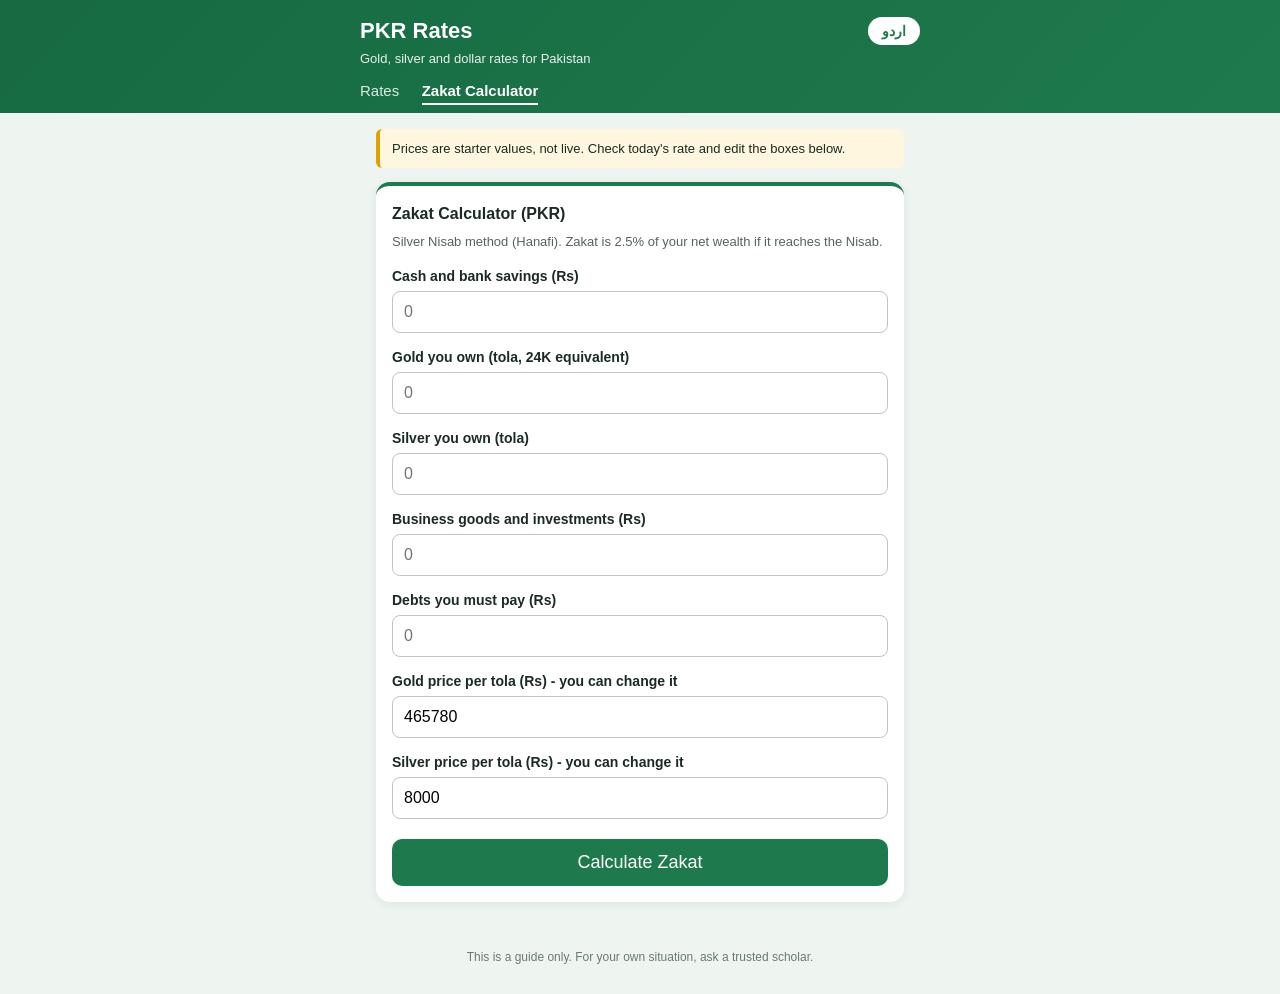
==== zakat.html @ dd7c60ea "Add files via upload" ====
<!DOCTYPE html>
<html lang="en">
<head>
  <meta charset="UTF-8">
  <meta name="viewport" content="width=device-width, initial-scale=1">
  <title>Zakat Calculator Pakistan</title>
  <link rel="preconnect" href="https://fonts.googleapis.com">
  <link href="https://fonts.googleapis.com/css2?family=Noto+Nastaliq+Urdu&display=swap" rel="stylesheet">
  <link rel="stylesheet" href="style.css">
</head>
<body data-title="titleZakat">
  <header>
    <div class="top">
      <h1 data-i18n="siteName">PKR Rates</h1>
      <button class="lang-btn" onclick="toggleLang()" data-i18n="langBtn">اردو</button>
    </div>
    <div class="tagline" data-i18n="tagline">Gold, silver and dollar rates for Pakistan</div>
    <nav>
      <a href="index.html" data-i18n="navRates">Rates</a>
      <a href="zakat.html" class="active" data-i18n="navZakat">Zakat Calculator</a>
    </nav>
  </header>

  <main>
    <div class="warn" id="notice"></div>

    <div class="card">
      <h2 data-i18n="zakatTitle">Zakat Calculator (PKR)</h2>
      <div class="small" data-i18n="zakatIntro">Silver Nisab method (Hanafi). Zakat is 2.5% of your net wealth if it reaches the Nisab.</div>

      <label for="cash" data-i18n="labelCash">Cash and bank savings (Rs)</label>
      <input type="number" id="cash" placeholder="0" inputmode="decimal">

      <label for="goldTola" data-i18n="labelGold">Gold you own (tola, 24K equivalent)</label>
      <input type="number" id="goldTola" placeholder="0" inputmode="decimal">

      <label for="silverTola" data-i18n="labelSilver">Silver you own (tola)</label>
      <input type="number" id="silverTola" placeholder="0" inputmode="decimal">

      <label for="business" data-i18n="labelBusiness">Business goods and investments (Rs)</label>
      <input type="number" id="business" placeholder="0" inputmode="decimal">

      <label for="debts" data-i18n="labelDebts">Debts you must pay (Rs)</label>
      <input type="number" id="debts" placeholder="0" inputmode="decimal">

      <label for="goldPrice" data-i18n="labelGoldPrice">Gold price per tola (Rs) - you can change it</label>
      <input type="number" id="goldPrice" inputmode="decimal">

      <label for="silverPrice" data-i18n="labelSilverPrice">Silver price per tola (Rs) - you can change it</label>
      <input type="number" id="silverPrice" inputmode="decimal">

      <button onclick="run()" data-i18n="calcBtn">Calculate Zakat</button>
      <div id="result"></div>
    </div>
  </main>

  <footer data-i18n="footerZakat">This is a guide only. For your own situation, ask a trusted scholar.</footer>

  <script src="rates.js"></script>
  <script src="calc.js"></script>
  <script src="i18n.js"></script>
  <script>
    function money(x) { return "Rs " + Math.round(x).toLocaleString("en-US"); }

    // Fill the price boxes from rates.js once, when the page opens.
    // (Not inside render(), so we never overwrite what the person typed.)
    document.getElementById("goldPrice").value = RATES.goldTola24k;
    document.getElementById("silverPrice").value = RATES.silverTola;

    var resultShown = false;

    function run() {
      function val(id) { return document.getElementById(id).value; }

      var r = calculateZakat({
        cash: val("cash"),
        goldTola: val("goldTola"),
        silverTola: val("silverTola"),
        business: val("business"),
        debts: val("debts"),
        goldPrice: val("goldPrice"),
        silverPrice: val("silverPrice")
      });

      var box = document.getElementById("result");
      box.style.display = "block";
      resultShown = true;

      if (r.nisab === 0) {
        box.textContent = t("needSilver");
      } else if (!r.isDue) {
        box.innerHTML = t("netWealth") + money(r.net) +
          "<br>" + t("nisabIs") + money(r.nisab) +
          "<br><b>" + t("notDue") + "</b>";
      } else {
        box.innerHTML = t("netWealth") + money(r.net) +
          "<br>" + t("nisabIs") + money(r.nisab) +
          "<br><b>" + t("zakatDue") + money(r.zakat) + "</b>";
      }
    }

    // i18n.js calls this every time the language changes.
    function render() {
      document.getElementById("notice").textContent =
        RATES.isLive ? t("zakatNoticeLive") + RATES.updated : t("zakatNoticeStarter");
      if (resultShown) run();   // show the answer again in the new language
    }

    applyLang();
  </script>
</body>
</html>
---- style.css ----
/* Shared look for all pages. Mobile first.
   Uses "start/end" instead of "left/right" so Urdu (right-to-left) works too. */
* { box-sizing: border-box; }

body {
  font-family: Arial, Helvetica, sans-serif;
  background: #eef5f0;
  color: #1b2a22;
  margin: 0;
  line-height: 1.5;
}

/* Urdu: use a proper Urdu font and a taller line height */
html[lang="ur"] body {
  font-family: "Noto Nastaliq Urdu", "Jameel Noori Nastaleeq", "Noto Naskh Arabic", Arial, sans-serif;
  line-height: 2.1;
}

/* ---------- Header ---------- */
header {
  background: linear-gradient(135deg, #176a42, #1e7a4c);
  color: #fff;
  padding: 14px 16px 10px;
}
header .top {
  display: flex;
  align-items: center;
  justify-content: space-between;
  max-width: 560px;
  margin: 0 auto;
}
header h1 { margin: 0; font-size: 22px; }
header .tagline, header nav { max-width: 560px; margin-left: auto; margin-right: auto; }
header .tagline { font-size: 13px; opacity: 0.9; margin-top: 2px; }
header nav { margin-top: 10px; }
header nav a {
  color: #fff;
  margin-inline-end: 18px;
  text-decoration: none;
  font-size: 15px;
  padding-bottom: 4px;
  opacity: 0.85;
}
header nav a.active { border-bottom: 2px solid #fff; font-weight: bold; opacity: 1; }

.lang-btn {
  width: auto;
  margin: 0;
  padding: 6px 14px;
  font-size: 14px;
  background: #fff;
  color: #1e7a4c;
  border-radius: 20px;
  font-weight: bold;
  cursor: pointer;
}

/* ---------- Page body ---------- */
main { max-width: 560px; margin: 0 auto; padding: 16px; }

.card {
  background: #fff;
  border-radius: 14px;
  padding: 16px;
  margin-bottom: 14px;
  box-shadow: 0 2px 10px rgba(0, 0, 0, 0.07);
  border-top: 4px solid #1e7a4c;
}
.card.gold { border-top-color: #d4a017; }
.card.silver { border-top-color: #9aa5ad; }
.card h2 { margin: 0 0 6px; font-size: 16px; color: #1b2a22; }
.big { font-size: 28px; font-weight: bold; direction: ltr; text-align: start; }
html[dir="rtl"] .big { text-align: right; }
.small { font-size: 13px; color: #55645b; }

.warn {
  background: #fff6e0;
  border-inline-start: 4px solid #e0a100;
  padding: 10px 12px;
  border-radius: 6px;
  font-size: 13px;
  margin-bottom: 14px;
}

table { width: 100%; border-collapse: collapse; }
th, td {
  text-align: start;
  padding: 10px 4px;
  border-bottom: 1px solid #e3ebe6;
  font-size: 15px;
}
th { color: #55645b; font-size: 13px; }

/* ---------- Forms ---------- */
label { display: block; margin-top: 14px; font-weight: bold; font-size: 14px; }
input {
  width: 100%;
  padding: 11px;
  margin-top: 4px;
  font-size: 16px;
  border: 1px solid #bcc7c0;
  border-radius: 8px;
  direction: ltr;
}
html[dir="rtl"] input { text-align: right; }
input:focus { outline: 2px solid #1e7a4c; border-color: #1e7a4c; }

button, .btn-link {
  display: block;
  width: 100%;
  margin-top: 20px;
  padding: 13px;
  font-size: 18px;
  background: #1e7a4c;
  color: #fff;
  border: none;
  border-radius: 10px;
  text-align: center;
  text-decoration: none;
  cursor: pointer;
}
button:active, .btn-link:active { background: #176a42; }

#result {
  display: none;
  margin-top: 16px;
  padding: 14px;
  background: #e8f5ee;
  border-radius: 10px;
  font-size: 17px;
}

footer { text-align: center; font-size: 12px; color: #6a7a70; padding: 16px 20px 28px; }
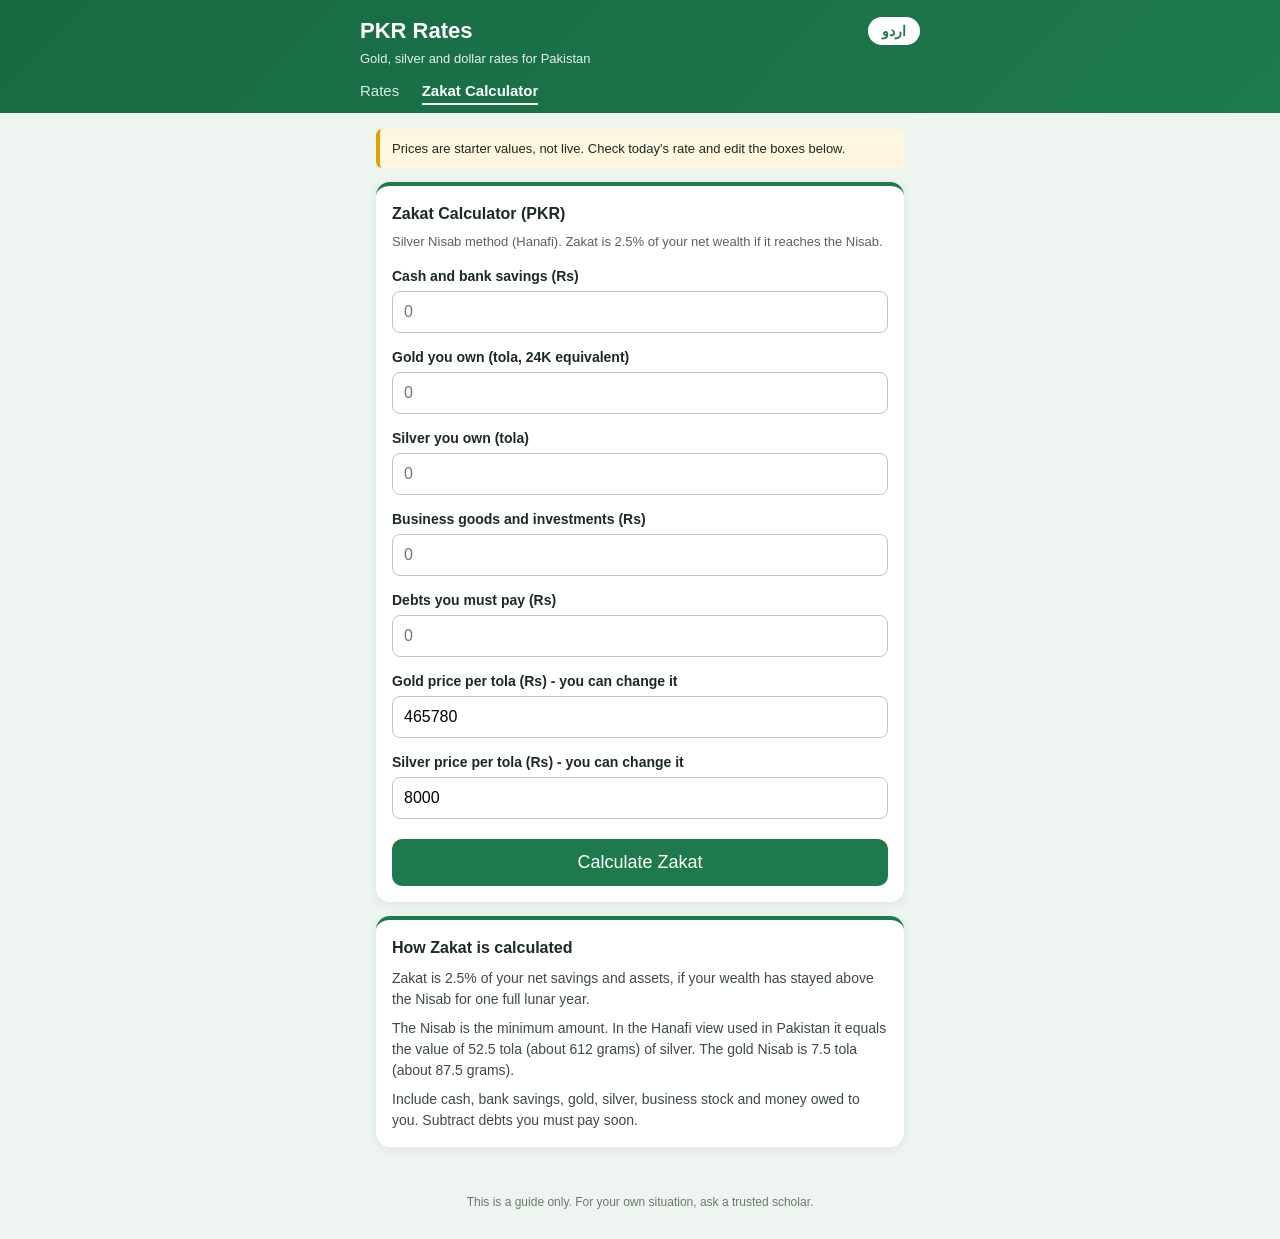
==== commit ca4bb647: "Add files via upload" ====
--- a/zakat.html
+++ b/zakat.html
@@ -4,6 +4,14 @@
   <meta charset="UTF-8">
   <meta name="viewport" content="width=device-width, initial-scale=1">
   <title>Zakat Calculator Pakistan</title>
+  <meta name="description" content="Free Zakat calculator for Pakistan in PKR. Uses the silver Nisab (52.5 tola) and the 2.5% rate. Enter cash, gold, silver, business goods and debts. English and Urdu.">
+  <link rel="canonical" href="https://tutusomro.github.io/pkr-rates/zakat.html">
+  <meta name="theme-color" content="#1e7a4c">
+  <meta property="og:type" content="website">
+  <meta property="og:title" content="Zakat Calculator Pakistan">
+  <meta property="og:description" content="Free Zakat calculator in PKR using the silver Nisab and the 2.5% rate.">
+  <meta property="og:url" content="https://tutusomro.github.io/pkr-rates/zakat.html">
+  <link rel="icon" href="favicon.svg" type="image/svg+xml">
   <link rel="preconnect" href="https://fonts.googleapis.com">
   <link href="https://fonts.googleapis.com/css2?family=Noto+Nastaliq+Urdu&display=swap" rel="stylesheet">
   <link rel="stylesheet" href="style.css">
@@ -51,6 +59,13 @@
 
       <button onclick="run()" data-i18n="calcBtn">Calculate Zakat</button>
       <div id="result"></div>
+    </div>
+
+    <div class="card info">
+      <h2 data-i18n="howTitle">How Zakat is calculated</h2>
+      <p data-i18n="howP1">Zakat is 2.5% of your net savings and assets, if your wealth has stayed above the Nisab for one full lunar year.</p>
+      <p data-i18n="howP2">The Nisab is the minimum amount. In the Hanafi view used in Pakistan it equals the value of 52.5 tola (about 612 grams) of silver. The gold Nisab is 7.5 tola (about 87.5 grams).</p>
+      <p data-i18n="howP3">Include cash, bank savings, gold, silver, business stock and money owed to you. Subtract debts you must pay soon.</p>
     </div>
   </main>
 
--- a/style.css
+++ b/style.css
@@ -130,4 +130,7 @@
   font-size: 17px;
 }
 
+/* Explanation text blocks */
+.info p { font-size: 14px; color: #3d4c43; margin: 8px 0 0; }
+
 footer { text-align: center; font-size: 12px; color: #6a7a70; padding: 16px 20px 28px; }
